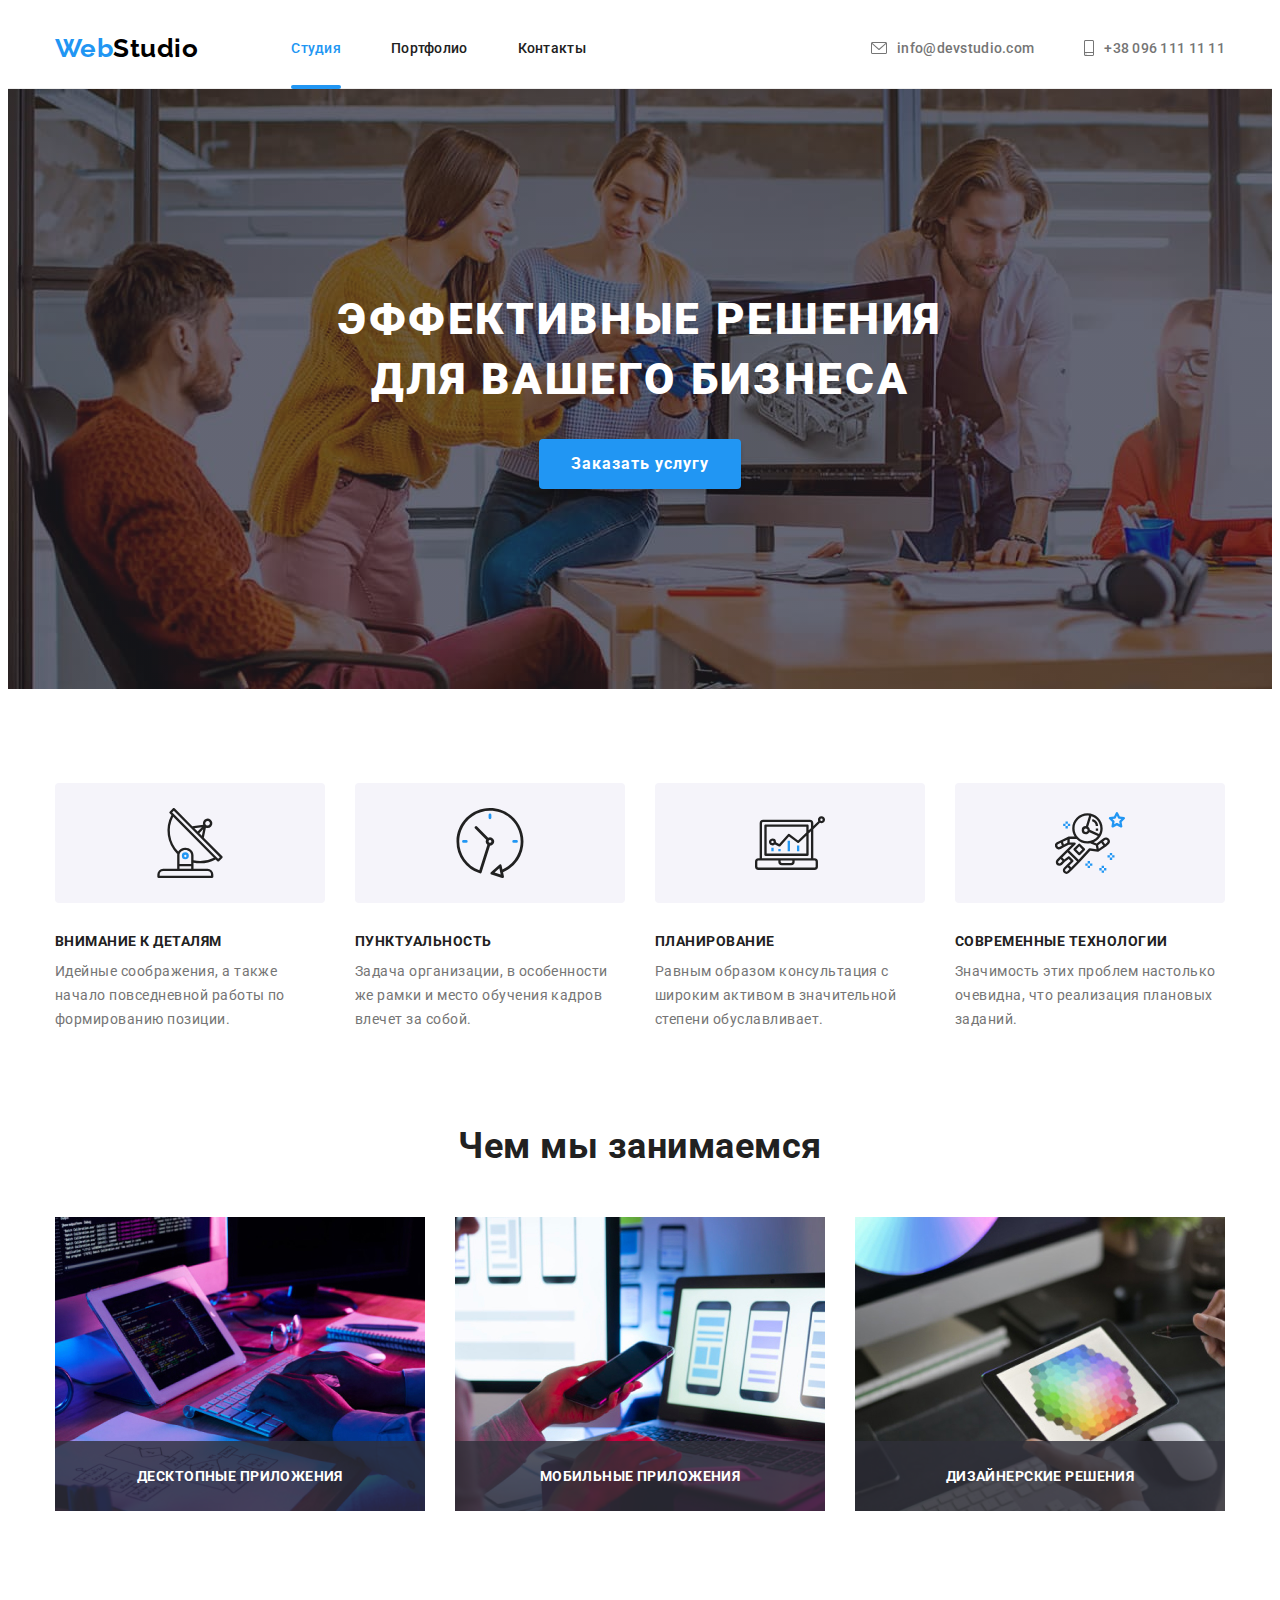
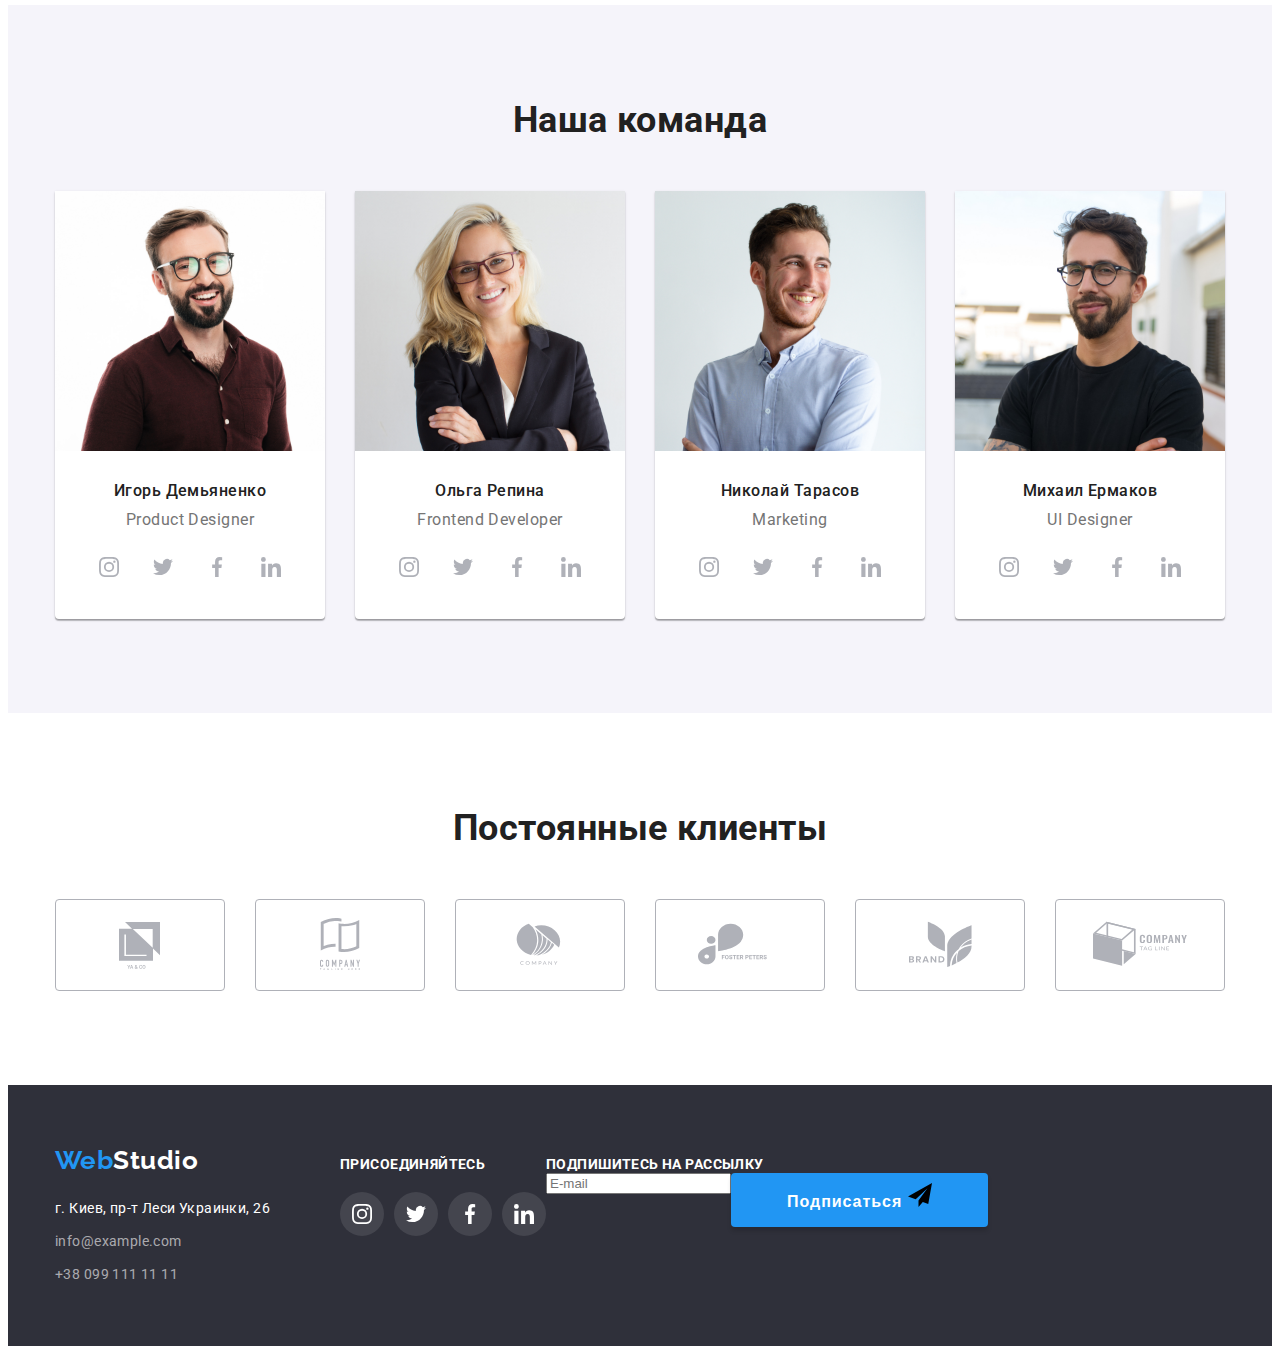
==== index.html @ f6083e9a "create modal-form and form in footer" ====
<!DOCTYPE html>
<html lang="ru">
<head>
    <meta charset="UTF-8">
    <meta http-equiv="X-UA-Compatible" content="IE=edge">
    <meta name="viewport" content="width=device-width, initial-scale=1.0">
    <link rel="stylesheet" href="https://cdnjs.cloudflare.com/ajax/libs/modern-normalize/1.1.0/modern-normalize.min.css" integrity="sha512-wpPYUAdjBVSE4KJnH1VR1HeZfpl1ub8YT/NKx4PuQ5NmX2tKuGu6U/JRp5y+Y8XG2tV+wKQpNHVUX03MfMFn9Q==" crossorigin="anonymous" referrerpolicy="no-referrer" />
    <link rel="stylesheet" href="./styles.css">
    <link href="https://fonts.googleapis.com/css2?family=Raleway:wght@700&family=Roboto:wght@400;500;700;900&display=swap" rel="stylesheet">
    <title>Студия</title>
</head>
<body>
    <header>
        <div class="container header-alignment">
            <a href="./index.html" lang="en" class="link logo-header"><span class="logo-part">Web</span>Studio</a>
            <nav>
            <ul class="list menu-alignment">
                <li><a href="./index.html" class="link main-menu current">Cтудия</a></li>
                <li><a href="./portfolio.html" class="link main-menu">Портфолио</a></li>
                <li><a href="" class="link main-menu">Контакты</a></li>
            </ul>
            </nav>
            <ul class="list contacts-alignment">
                <li><a class="link contacts-header" href="mailto:info@devstudio.com"> 
                    <svg class="contacts-icon" width="16" height="12">
                        <use href="./images/sprite.svg#icon-mail"></use>
                    </svg>
                    info@devstudio.com</a></li>
                <li><a class="link contacts-header" href="tel:+380961111111">
                    <svg class="contacts-icon" width="10" height="16">
                        <use href="./images/sprite.svg#icon-tel"></use>
                    </svg>+38 096 111 11 11</a></li>
            </ul>
        </div>
    </header>
    <main>
        <section class="section hero">
            <div class="container">
                <h1 class="header-hero">Эффективные решения для вашего бизнеса</h1>
                <button type="button" class="hero-button" data-modal-open>Заказать услугу</button>
            </div>            
        </section>
        <section class="section">
            <div class="container">
                <h2 class="visually-hidden">Features</h2>
                <ul class="list alignment">
                    <li class="feature">
                        <div class="feature-box">
                            <svg width="70" height="70">
                            <use href="./images/sprite.svg#icon-antenna"/></svg>
                        </div>
                        <h3 class="feature-header">Внимание к деталям</h3>
                        <p class="feature-paragraph">Идейные соображения, а также начало повседневной работы по формированию позиции.</p>
                    </li>
                    <li class="feature">
                        <div class="feature-box">
                            <svg width="70" height="70">
                            <use href="./images/sprite.svg#icon-clock"/></svg>
                        </div>
                        <h3 class="feature-header">Пунктуальность</h3>
                        <p class="feature-paragraph">Задача организации, в особенности же рамки и место обучения кадров влечет за собой.</p>
                    </li>
                    <li class="feature">
                        <div class="feature-box">
                            <svg width="70" height="70">
                            <use href="./images/sprite.svg#icon-diagram"/></svg>
                        </div>
                        <h3 class="feature-header">Планирование</h3>
                        <p class="feature-paragraph">Равным образом консультация с широким активом в значительной степени обуславливает.</p>
                    </li>
                    <li class="feature">
                        <div class="feature-box">
                            <svg width="70" height="70">
                            <use href="./images/sprite.svg#icon-astronaut"/></svg>
                        </div>
                        <h3 class="feature-header">Современные технологии</h3>
                        <p class="feature-paragraph">Значимость этих проблем настолько очевидна, что реализация плановых заданий.</p>
                    </li>
                </ul>
            </div>
        </section>
        <section class="section no-padding">
            <div class="container">
                <h2 class="index-header">Чем мы занимаемся</h2>
                <ul class="list alignment">
                    <li class="employment">
                        <img src="./images/index/img1.jpg" alt="Программирование" width="370" height="294">
                        <p class="label">Десктопные приложения</p>
                    </li>
                    <li class="employment">
                        <img src="./images/index/img2.jpg" alt="Разработка" width="370" height="294">
                        <p class="label">Мобильные приложения</p>
                    </li>
                    <li class="employment">
                        <img src="./images/index/img3.jpg" alt="Дизайн" width="370" height="294">
                        <p class="label">Дизайнерские решения</p>
                    </li>
                </ul>   
            </div>
        </section>
        <section class="section team">
            <div class="container">
                <h2 class="index-header">Наша команда</h2>
                <ul class="list alignment">
                    <li class="team-card">
                        <img src="./images/index/igor.jpg" alt="Ольга Репина" width="270" height="260">
                        <div class="team-cards">
                            <h3 class="team-name">Игорь Демьяненко</h3>
                            <p class="team-post" lang="en">Product Designer</p>       
                            <ul class="list social-networks">
                                <li><a href="#" class="link social-network">
                                    <svg class="sn-icon" width="20" height="20">
                                    <use href="./images/sprite.svg#icon-instagram"/></svg>
                                </a></li>
                                <li><a href="#" class="link social-network">
                                    <svg class="sn-icon" width="20" height="20">
                                    <use href="./images/sprite.svg#icon-twitter"/></svg>
                                </a>
                                </li>
                                <li><a href="#" class="link social-network">
                                    <svg class="sn-icon" width="20" height="20">
                                    <use href="./images/sprite.svg#icon-facebook"/></svg>
                                </a></li>
                                <li><a href="#" class="link social-network">
                                    <svg class="sn-icon" width="20" height="20">
                                    <use href="./images/sprite.svg#icon-linkedin"/></svg>
                                </a></li>
                            </ul>                     
                        </div>
                    </li>
                    <li class="team-card">
                        <img src="./images/index/olga.jpg" alt="Ольга Репина" width="270" height="260">
                        <div class="team-cards">
                            <h3 class="team-name">Ольга Репина</h3>
                            <p class="team-post" lang="en">Frontend Developer</p>
                            <ul class="list social-networks">
                                <li><a href="#" class="link social-network">
                                    <svg class="sn-icon" width="20" height="20">
                                    <use href="./images/sprite.svg#icon-instagram"/></svg>
                                </a></li>
                                <li><a href="#" class="link social-network">
                                    <svg class="sn-icon" width="20" height="20">
                                    <use href="./images/sprite.svg#icon-twitter"/></svg>
                                </a>
                                </li>
                                <li><a href="#" class="link social-network">
                                    <svg class="sn-icon" width="20" height="20">
                                    <use href="./images/sprite.svg#icon-facebook"/></svg>
                                </a></li>
                                <li><a href="#" class="link social-network">
                                    <svg class="sn-icon" width="20" height="20">
                                    <use href="./images/sprite.svg#icon-linkedin"/></svg>
                                </a></li>
                            </ul> 
                        </div>
                    </li>
                    <li class="team-card">
                        <img src="./images/index/nick.jpg" alt="Николай Тарасов" width="270" height="260">
                        <div class="team-cards">
                            <h3 class="team-name">Николай Тарасов</h3>
                            <p class="team-post" lang="en">Marketing</p>
                            <ul class="list social-networks">
                                <li><a href="#" class="link social-network">
                                    <svg class="sn-icon" width="20" height="20">
                                    <use href="./images/sprite.svg#icon-instagram"/></svg>
                                </a></li>
                                <li><a href="#" class="link social-network">
                                    <svg class="sn-icon" width="20" height="20">
                                    <use href="./images/sprite.svg#icon-twitter"/></svg>
                                </a>
                                </li>
                                <li><a href="#" class="link social-network">
                                    <svg class="sn-icon" width="20" height="20">
                                    <use href="./images/sprite.svg#icon-facebook"/></svg>
                                </a></li>
                                <li><a href="#" class="link social-network">
                                    <svg class="sn-icon" width="20" height="20">
                                    <use href="./images/sprite.svg#icon-linkedin"/></svg>
                                </a></li>
                            </ul> 
                        </div>
                    </li>
                    <li class="team-card">
                        <img src="./images/index/mikh.jpg" alt="Михаил Ермаков" width="270" height="260">
                        <div class="team-cards">
                            <h3 class="team-name">Михаил Ермаков</h3>
                            <p class="team-post" lang="en">UI Designer</p>
                            <ul class="list social-networks">
                                <li><a href="#" class="link social-network">
                                    <svg class="sn-icon" width="20" height="20">
                                    <use href="./images/sprite.svg#icon-instagram"/></svg>
                                </a></li>
                                <li><a href="#" class="link social-network">
                                    <svg class="sn-icon" width="20" height="20">
                                    <use href="./images/sprite.svg#icon-twitter"/></svg>
                                </a>
                                </li>
                                <li><a href="#" class="link social-network">
                                    <svg class="sn-icon" width="20" height="20">
                                    <use href="./images/sprite.svg#icon-facebook"/></svg>
                                </a></li>
                                <li><a href="#" class="link social-network">
                                    <svg class="sn-icon" width="20" height="20">
                                    <use href="./images/sprite.svg#icon-linkedin"/></svg>
                                </a></li>
                            </ul> 
                        </div>
                    </li>
                </ul>
            </div>
        </section>
        <section class="section">
            <div class="container">
                <h2 class="index-header">Постоянные клиенты</h2>
                <ul class="list clients">
                    <li class="client"><a href="#" class="link client-link">
                        <svg class="client-icon" width="106" height="60">
                        <use href="./images/sprite.svg#icon-Logo-1"/></svg>
                    </a></li>
                    <li class="client"><a href="#" class="link client-link">
                        <svg class="client-icon" width="106" height="60">
                        <use href="./images/sprite.svg#icon-Logo-2"/></svg>
                    </a></li>
                    <li class="client"><a href="#" class="link client-link">
                        <svg class="client-icon" width="106" height="60">
                        <use href="./images/sprite.svg#icon-Logo-3"/></svg>
                    </a></li>
                    <li class="client"><a href="#" class="link client-link">
                        <svg class="client-icon" width="106" height="60">
                        <use href="./images/sprite.svg#icon-Logo-4"/></svg>
                    </a></li>
                    <li class="client"><a href="#" class="link client-link">
                        <svg class="client-icon" width="106" height="60">
                        <use href="./images/sprite.svg#icon-Logo-5"/></svg>
                    </a></li>
                    <li class="client"><a href="#" class="link client-link">
                        <svg class="client-icon" width="106" height="60">
                        <use href="./images/sprite.svg#icon-Logo-6"/></svg>
                    </a></li>
                </ul>
            </div>
        </section>
    </main>
    <footer>
        <div class="container footer-alignment">
            <div class="links-footer">
                <a href="./index.html" lang="en" class="link logo-footer"><span class="logo-part">Web</span>Studio</a>
                <address>
                <ul class="list">
                    <li><a href="https://goo.gl/maps/jvZkEeuZgT2ocz416" rel="noopener nofollow noreferrer" class="link adress-footer">г. Киев, пр-т Леси Украинки, 26</a></li>
                    <li class="contacts-list-footer"><a href="mailto:info@example.com" class="link contacts-footer">info@example.com</a></li>
                    <li class="contacts-list-footer"><a href="tel:+380991111111" class="link contacts-footer">+38 099 111 11 11</a></li>
                </ul>
                </address> 
            </div>   
            <div class="sn-footer">
                <strong class="header-footer">присоединяйтесь</strong>
                <ul class="list social-networks">
                    <li><a href="#" class="link sn-footer-link">
                            <svg width="20" height="20">
                            <use href="./images/sprite.svg#icon-instagram"/></svg>
                        </a>
                    </li>
                    <li><a href="#" class="link sn-footer-link">
                            <svg width="20" height="20">
                            <use href="./images/sprite.svg#icon-twitter"/></svg>
                        </a>
                    </li>
                    <li><a href="#" class="link sn-footer-link">
                            <svg width="20" height="20">
                            <use href="./images/sprite.svg#icon-facebook"/></svg>
                        </a>
                    </li>
                    <li><a href="#" class="link sn-footer-link">
                            <svg width="20" height="20">
                            <use href="./images/sprite.svg#icon-linkedin"/></svg>
                        </a>
                    </li>
                </ul>
            </div> 
            <div class="send">
                <strong class="header-footer">подпишитесь на рассылку</strong>
                <div class="emal-input">
                    <form class="footer-form">                        
                        <label>
                            <input type="email" name="sendi" placeholder="E-mail">
                        </label>
                        <button type="submit" class="send-button">
                            Подписаться
                            <svg width="24" height="24" class="icon-send">
                            <use href="./images/sprite.svg#icon-send"/></svg>
                        </button>
                    </form>
                </div>
            </div>
        </div>
    </footer> 
    <div class="backdrop is-hidden" data-modal>
        <div class="modal">
            <button class="close-button" data-modal-close>
                <svg class="close-icon" width="11" height="11">
                <use href="./images/sprite.svg#icon-close"/></svg>
            </button>
            <strong class="modal-header">Оставьте свои данные, мы вам перезвоним</strong>
            <form class="modal-form">
                <div class="form-div">
                    <label for="name" class="form-label">Имя</label>
                    <input class="form-input" type="name" name="name" id="name" placeholder=" " required>
                    <svg width="18" height="18" class="modal-icon">
                        <use href="./images/sprite.svg#icon-person"/>
                    </svg>
                </div>
                <div class="form-div">
                    <label for="tel" class="form-label">Телефон</label>
                    <input class="form-input" type="tel" name="tel" id="tel" placeholder=" " required>
                    <svg width="18" height="18" class="modal-icon">
                        <use href="./images/sprite.svg#icon-phone"/>
                    </svg>
                </div>
                <div class="form-div">
                    <label for="email" class="form-label">Почта</label>
                    <input class="form-input" type="email" name="email" id="email" placeholder=" " required>
                    <svg width="18" height="18" class="modal-icon">
                        <use href="./images/sprite.svg#icon-email"/>
                    </svg>
                </div>
                <div class="form-div">
                    <label for="comment" class="form-label">Комментарий</label>
                    <textarea name="comment" id="comment" placeholder="Введите текст" class="comment-input"></textarea>
                </div>
                <div class="check-div">
                    <label class="check">
                        <input type="checkbox" name="check" class="checkbox" required value="agree">
                        <span class="check-icon"></span>
                        Соглашаюсь с рассылкой и принимаю
                        <a href="#" class="agreement">Условия договора</a>
                    </label>
                </div>
                <button type="submit" class="send-button">
                    Отправить
                </button>
            </form>
        </div>
    </div>
    <script src="./modal.js"></script>
</body>
</html>
---- styles.css ----
html {
    box-sizing: border-box;
}

*,
*::after,
*::before {
    box-sizing: inherit;
}

body {
    font-family: 'Roboto', 'Raleway', sans-serif;
    color: #212121;
    letter-spacing: 0.03em;
}

p,
h1,
h2,
h3,
h4,
h5,
h6 {
    margin: 0;
}


ul,
ol{
    margin: 0;
    padding-left: 0;
}

img {
    display: block;
    max-width: 100%;
    height: auto;
}


.container {
    width: 1200px;
    margin-left: auto;
    margin-right: auto;
    padding-left: 15px;
    padding-right: 15px;
}

:root {
    --bgd-color: #2F303A;
    --translucent-bgd-color: rgba(47, 48, 58, 0.4);
    --label-bgd-color: rgba(47, 48, 58, 0.8);
    --accent-color: #2196F3;
    --special-color: #188CE8;
    --p-color: #757575;
    --milk-color: #F5F4FA;
    --main-color: #212121;
    --clear-gray-color: rgba(255, 255, 255, 0.6);
    --light-gray-color: rgba(238, 238, 238, 1);
    --translucent-white-color: rgba(255, 255, 255, 0.1);
    --white-color: #fff;
    --black-color: #000;
    --sn-icon-color: #AFB1B8;
    --overlay-color: rgba(33, 150, 243, 0.9);
    --backdrop-color: rgba(0, 0, 0, 0.2);
    --border-btn-color: rgba(0, 0, 0, 0.1);
    --border-input-color: rgba(33, 33, 33, 0.2);
    --placeholder-color: rgba(117, 117, 117, 0.5);
}

.section {
    padding-top: 94px;
    padding-bottom: 94px;
}

.no-padding {
    padding-top: 0;
}

.link {
    text-decoration: none;
    transition: color 250ms cubic-bezier(0.4, 0, 0.2, 1);
}


.list {
    list-style-type: none;
}

.visually-hidden {
    position: absolute;
    width: 1px;
    height: 1px;
    margin: -1px;
    border: 0;
    padding: 0;
    white-space: nowrap;
    clip-path: inset(100%);
    clip: rect(0 0 0 0);
    overflow: hidden;
}

header {
    border-bottom: 1px solid var(--light-gray-color);
}

.logo-header {
    color: var(--black-color);
    font-family: 'Raleway';
    font-weight: 700;
    font-size: 26px;
    line-height: 31px;
    margin-right:93px;
    padding: 25px 0 24px;
}

.logo-part {
    color: var(--accent-color);
}

.header-alignment {
    display: flex;
    align-items: center;
}

.menu-alignment {
    display: flex;
    gap: 50px;
}

.main-menu {
    position: relative;
    color: inherit;
    letter-spacing: 0.02em;
    font-weight: 500;
    font-size: 14px;
    line-height: 16px;
    display: block;
    padding: 32px 0;    
}

.main-menu::after {
    position: absolute;
    bottom: -1px;
    content: '';
    display: block;
    width: 100%;
    height: 4px;
    background-color: var(--accent-color);
    border-radius: 2px;
    opacity: 0;
    transform: scaleX(0);
    transition: transform 250ms cubic-bezier(0.4, 0, 0.2, 1), opacity 250ms cubic-bezier(0.4, 0, 0.2, 1);
}

.main-menu:hover::after {
    opacity: 1;
    transform: scaleX(1);
}

.link:hover,
.link:focus,
.current {
    color: var(--accent-color);
}

.current::after {
    position: absolute;
    bottom: -1px;
    content: '';
    display: block;
    width: 100%;
    height: 4px;
    background-color: var(--accent-color);
    border-radius: 2px;
    opacity: 1;
    transform: scaleX(1);
}


.contacts-alignment {
    display: flex;
    margin-left: auto;
    gap: 50px;
}

.contacts-header {
    color: var(--p-color);
    font-weight: 500;
    font-size: 14px;
    line-height: 16px;
    letter-spacing: 0.02em;
    display: flex;
    justify-content: center;
    align-items: center;
    padding: 32px 0;
}

.contacts-icon {
    margin-right: 10px;
    fill: currentColor;
    transition: fill 250ms cubic-bezier(0.4, 0, 0.2, 1);
}

.contacts-icon:hover,
.contacts-icon:focus {
    fill: currentColor;
}

.hero {
    background-color: var(--bgd-color);
    background-image:  
        linear-gradient(
            var(--translucent-bgd-color),
            var(--translucent-bgd-color)),
        url(./images/hero.jpg);
    max-width: 1600px; 
    margin-left: auto;
    margin-right: auto;
    text-align: center;
    padding: 200px 0;
}

.header-hero {
    font-weight: 900;
    font-size: 44px;
    line-height: 60px;
    color: var(--white-color);
    text-transform: uppercase;
    letter-spacing: 0.06em;
    margin-bottom: 30px;
}

.hero .container {
    width: 696px;
}

.hero-button {
    color: var(--white-color);
    background-color: var(--accent-color);
    cursor: pointer;
    border: none;
    box-shadow: 0px 4px 4px rgba(0, 0, 0, 0.15);
    border-radius: 4px;
    padding: 10px 32px;
    font-weight: 700;
    font-size: 16px;
    line-height: 30px;
    letter-spacing: 0.06em;
    font-family: inherit;
    transition: background-color 250ms cubic-bezier(0.4, 0, 0.2, 1);
}

.hero-button:hover
.hero-button:focus {
    background-color: var(--special-color);
}

.alignment {
    display: flex;
    gap: 30px;
}

.feature {
    flex-basis: calc((100% - 90px) / 4);
}

.feature-box {
    width: 100%;
    height: 120px;
    background-color: var(--milk-color);
    border-radius: 4px;
    margin-bottom: 30px;
    display: flex;
    justify-content: center;
    align-items: center;
}

.feature-header {
    font-weight: 700;
    font-size: 14px;
    line-height: 16px;
    text-transform: uppercase;
    width: 270px;
    margin-bottom: 10px;
}

.feature-paragraph {
    font-weight: 400;
    font-size: 14px;
    line-height: 24px;
    color: var(--p-color);
    width: 270px;
}

.employment {
    position: relative;
}

.label {
    position: absolute;
    bottom: 0;
    width: 100%;
    height: 70px;
    display: flex;
    align-items: center;
    justify-content: center;
    font-weight: 700;
    font-size: 14px;
    line-height: 16px;
    text-align: center;
    letter-spacing: 0.03em;
    text-transform: uppercase;
    color: var(--white-color);
    background-color: var(--label-bgd-color);
}

.index-header {
    font-weight: 700;
    font-size: 36px;
    line-height: 42px;
    text-align: center;
    margin-bottom: 50px;
}

.team {
    background-color: var(--milk-color);
}

.team-cards {
    padding: 30px 0;
}

.team-card {
    box-shadow: 0px 1px 3px rgba(0, 0, 0, 0.12), 0px 1px 1px rgba(0, 0, 0, 0.14), 0px 2px 1px rgba(0, 0, 0, 0.2);
    border-radius: 0px 0px 4px 4px;
    background-color: var(--white-color);
    text-align: center;
}

.team-name {
    font-weight: 500;
    font-size: 16px;
    line-height: 19px;
    margin-bottom: 10px;
}

.team-post {
    font-weight: 400;
    font-size: 16px;
    line-height: 19px;
    color: var(--p-color);
    margin-bottom: 16px;
}

.social-networks {
    display: flex;
    justify-content: center;
    gap: 10px;
}

.social-network {
    display: flex;
    justify-content: center;
    align-items: center;
    background-color: inherit;
    width: 44px;
    height: 44px;
    border-radius: 50%;
    transition: background-color 250ms cubic-bezier(0.4, 0, 0.2, 1);
}

.social-network:hover,
.social-network:focus {
    background-color: var(--accent-color);
}

.sn-icon {
    fill: var(--sn-icon-color);
    transition: fill 250ms cubic-bezier(0.4, 0, 0.2, 1);
}

.social-network:hover .sn-icon,
.social-network:focus .sn-icon{
    fill: var(--white-color);
}

.clients {
    display: flex;
    justify-content: center;
    gap: 30px;
}

.client {
    height: 92px;
    flex-basis: calc((100% - 150px) / 6)
}

.client-link {
    width: 100%;
    height: 100%;
    border: 1px solid var(--sn-icon-color);
    border-radius: 4px;
    outline: transparent;
    display: flex;
    justify-content: center;
    align-items: center;
    transition: border-color 250ms cubic-bezier(0.4, 0, 0.2, 1);
}

.client-link:hover,
.client-link:focus {
    border-color: var(--accent-color);
}

.client-icon {
    fill: var(--sn-icon-color);
    transition: fill 250ms cubic-bezier(0.4, 0, 0.2, 1);
}

.client-link:hover .client-icon,
.client-link:focus .client-icon {
    fill: currentColor;
}

footer {
    background-color: var(--bgd-color);
    padding: 60px 0;
}

.footer-alignment {
    display: flex;
    align-items: baseline;
}

.links-footer {
    margin-right: 70px;
}

.logo-footer {
    color: var(--white-color);
    font-family: 'Raleway';
    font-weight: 700;
    font-size: 26px;
    line-height: 31px;
    display: block;
    margin-bottom: 20px;
}

.contacts-footer {
    font-family: inherit;
    font-style: normal;
    font-weight: 400;
    font-size: 14px;
    line-height: 24px;
    letter-spacing: 0.03em;
    color: var(--clear-gray-color);
    display: block;
}

.contacts-list-footer {
    margin-top: 9px;
}

.adress-footer {
    color: var(--white-color);
    display: flex;
    font-family: inherit;
    font-style: normal;
    margin-top: 20px;
    font-weight: 400;
    font-size: 14px;
    line-height: 24px;
    letter-spacing: 0.03em;
    color: var(--white-color);
}

.sn-footer {
    display: flex;
    flex-direction: column;
}

.header-footer {
    font-weight: 700;
    font-size: 14px;
    line-height: 16px;
    letter-spacing: 0.03em;
    text-transform: uppercase;
    color: var(--white-color);
    margin-bottom: 20px;
}

.sn-footer-link {
    display: flex;
    justify-content: center;
    align-items: center;
    background-color: var(--translucent-white-color);
    fill: var(--white-color);
    width: 44px;
    height: 44px;
    border-radius: 50%;
    transition: background-color 250ms cubic-bezier(0.4, 0, 0.2, 1);
}

.sn-footer-link:hover,
.sn-footer-link:focus {
    background-color: var(--accent-color);
}

.footer-form {
    display: flex;
    justify-content: center;
}

.filters {
    display: flex;
    justify-content: center;
    margin-bottom: 50px;
    gap: 8px;
}

.filter {
    cursor: pointer;
    background-color: var(--milk-color);
    border-radius: 4px;
    border: none;
    padding: 6px 22px;
    font-weight: 500;
    font-size: 16px;
    line-height: 26px;
    text-align: center;
    font-family: inherit;
    transition: color 250ms cubic-bezier(0.4, 0, 0.2, 1), background-color 250ms cubic-bezier(0.4, 0, 0.2, 1), box-shadow 250ms cubic-bezier(0.4, 0, 0.2, 1);
}

.filter:focus,
.filter:hover,
.current-btn {
    color: var(--white-color);
    background-color: var(--accent-color);
    box-shadow: 0px 3px 1px rgba(0, 0, 0, 0.1), 0px 1px 2px rgba(0, 0, 0, 0.08), 0px 2px 2px rgba(0, 0, 0, 0.12);
}

.projects {
    display: flex;
    flex-wrap: wrap;
    gap: 30px;
}

.project {
    flex-basis: calc((100% - 60px) / 3);
}

.project-border {
    border: 1px solid var(--light-gray-color);
    background-color: var(--white-color);
    border-top: none;
    padding: 20px 23px;
}

.project-link {
    display: block;
    transition: box-shadow 250ms cubic-bezier(0.4, 0, 0.2, 1);
}

.project-link:hover,
.project-link:focus {
    box-shadow: 0px 1px 1px rgba(0, 0, 0, 0.12), 0px 4px 4px rgba(0, 0, 0, 0.06), 1px 4px 6px rgba(0, 0, 0, 0.16);
}

.project-descr{
    position: relative;
    overflow: hidden;
    width: 370px;
    height: 294px;
}

.overlay {
    position: absolute;
    bottom: 0;
    padding: 63px 24px;
    font-weight: 400;
    font-size: 18px;
    line-height: 28px;
    letter-spacing: 0.03em;
    color: var(--white-color);
    background-color: var(--overlay-color);
    width: 100%;
    height: 100%;    
    transform: translateY(100%);
    transition: transform 250ms cubic-bezier(0.4, 0, 0.2, 1);;
}

.project-link:hover .overlay,
.project-link:focus .overlay {
    transform: translateY(0);
}


.project-header {
    font-weight: 700;
    font-size: 18px;
    line-height: 36px;
    letter-spacing: 0.06em;
    color: var(--main-color);
    text-align: left;
    margin-bottom: 4px;
}

.project-paragraph {
    font-weight: 400;
    font-size: 16px;
    line-height: 30px;
    color: var(--p-color);
}

.backdrop {
    position: fixed;
    top: 0;
    left: 0;
    width: 100%;
    height: 100%;
    background-color: var(--backdrop-color);
    opacity: 1;
    transition: opacity 250ms cubic-bezier(0.4, 0, 0.2, 1);
}

.backdrop.is-hidden {
    opacity: 0;
    pointer-events: none;
}

.modal {
    position: absolute;
    top: 50%;
    left: 50%;
    display: flex;
    flex-direction: column;
    width: 528px;
    height: 581px;
    padding: 40px;
    background: var(--white-color);
    box-shadow: 0px 1px 3px rgba(0, 0, 0, 0.12), 0px 1px 1px rgba(0, 0, 0, 0.14), 0px 2px 1px rgba(0, 0, 0, 0.2);
    border-radius: 4px;
    transform: translate(-50%,-50%);
    transition: transform 250ms cubic-bezier(0.4, 0, 0.2, 1);
}

.backdrop.is-hidden .modal {
    transform: translate(-50%, -100%);
}

.close-button {
    position: absolute;
    top: 8px;
    right: 8px;
    width: 30px;
    height: 30px;
    padding: 6px;
    border: 1px solid var(--border-btn-color);
    border-radius: 50%;
    background: var(--white-color);
    cursor: pointer;
}

.close-icon {
    fill: var(--black-color);
    transition: fill 250ms cubic-bezier(0.4, 0, 0.2, 1);
}

.close-button:hover .close-icon,
.close-button:focus .close-icon {
    fill: var(--accent-color);
}

.modal-header {
    text-align: center;
    font-weight: 700;
    font-size: 20px;
    line-height: 23px;
    letter-spacing: 0.03em;
    margin-bottom: 12px;
}

.modal-form {
}

.form-div {
    position: relative;
    display: flex;
    flex-direction: column;
    gap: 4px;
    margin-bottom: 10px;
}

.form-input {
    width: 100%;
    height: 40px;
    padding: 0 12px 0 42px;
    border: 1px solid var(--border-input-color);
    border-radius: 4px;
    cursor: pointer;
    font-weight: 400;
    font-size: 14px;
    line-height: 14px;
    letter-spacing: 0.01em;
    color: var(--main-color);
}

.form-input::placeholder {
    font-weight: 400;
    font-size: 12px;
    line-height: 14px;
    letter-spacing: 0.01em;
    color: var(--main-color);
}

.form-label {
    font-weight: 400;
    font-size: 12px;
    line-height: 14px;
    letter-spacing: 0.01em;
    color: var(--p-color);
    cursor: pointer;
}

.modal-icon {
    position: absolute;
    left: 12px;
    bottom: 11px;
    fill: var(--main-color);
}


.comment-input {
    resize: none;
    width: 100%;
    height: 120px;
    padding: 12px 16px;
    border: 1px solid var(--border-input-color);
    border-radius: 4px;
    font-weight: 400;
    font-size: 14px;
    line-height: 14px;
    letter-spacing: 0.01em;
}

.form-input:hover,
.form-input:focus,
.comment-input:hover,
.comment-input:focus {
    outline: none;
    border-color: var(--accent-color);
}

.form-div:hover .modal-icon,
.form-div:focus .modal-icon {
    fill: var(--accent-color);
}

.comment-input::placeholder {
    font-weight: 400;
    font-size: 12px;
    line-height: 14px;
    letter-spacing: 0.01em;
    color: var(--placeholder-color);
}

.check-div {
    margin-top: 20px;
    margin-bottom: 30px;
}

.check{
    font-weight: 400;
    font-size: 14px;
    line-height: 24px;
    letter-spacing: 0.03em;
    color: var(--p-color);
    display: flex;
    justify-content: center;
    align-items: center;
}

.check-icon {
    display: block;
    width: 16px;
    height: 15px;
    background-image: url(./images/sprite.svg#icon-nocheck);

    background-size: contain;
}

.checkbox:checked + .check-icon {
    background-color: var(--accent-color);
    background-image: url(./images/sprite.svg#icon-check) var(--white-color);
    background-size: contain;
}

.agreement {
    color: var(--accent-color);
}

.send-button {
    display: block;
    margin: 0 auto;
    padding: 10px 56px;
    font-weight: 700;
    font-size: 16px;
    line-height: 30px;
    background-color: var(--accent-color);
    box-shadow: 0px 4px 4px rgba(0, 0, 0, 0.15);
    border: 0px;
    border-radius: 4px;
    text-align: center;
    letter-spacing: 0.06em;
    color: var(--white-color);
    cursor: pointer;
}

.send-button:hover,
.send-button:focus {
    background-color: var(--special-color);
}
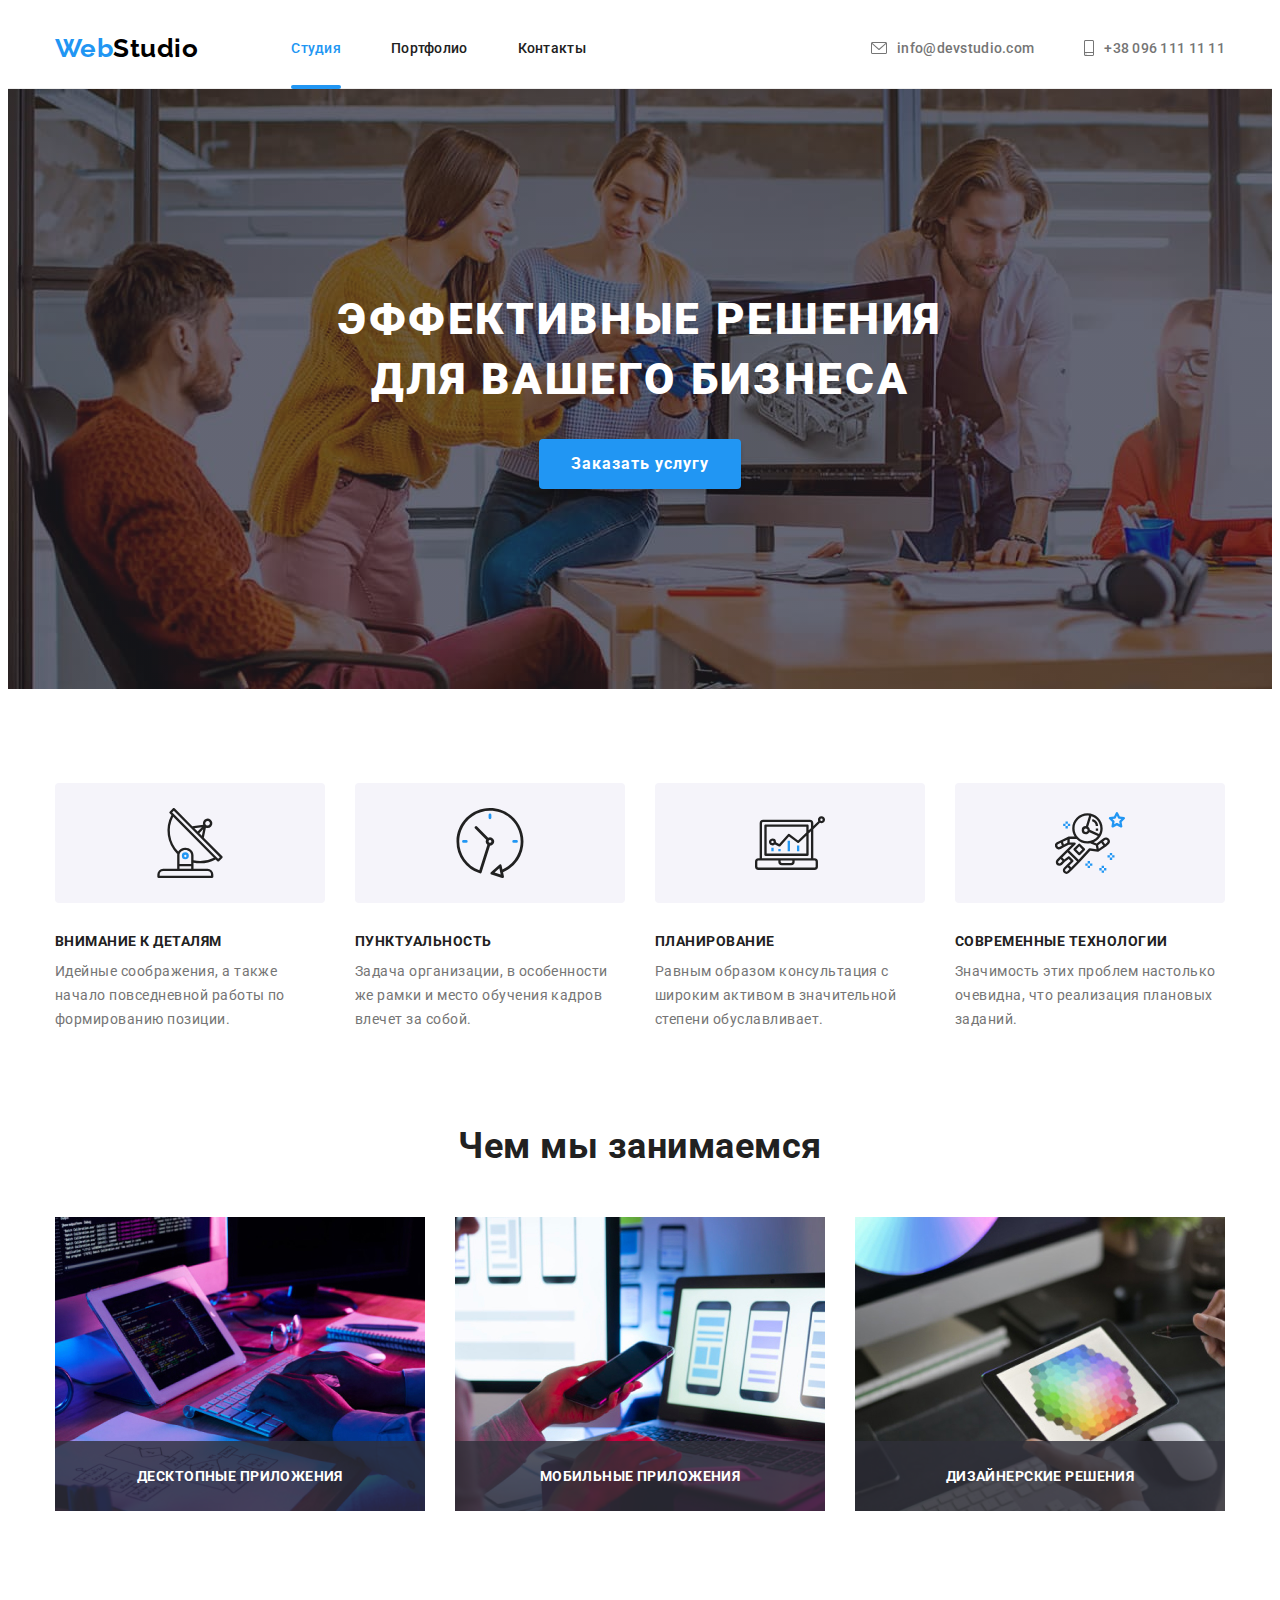
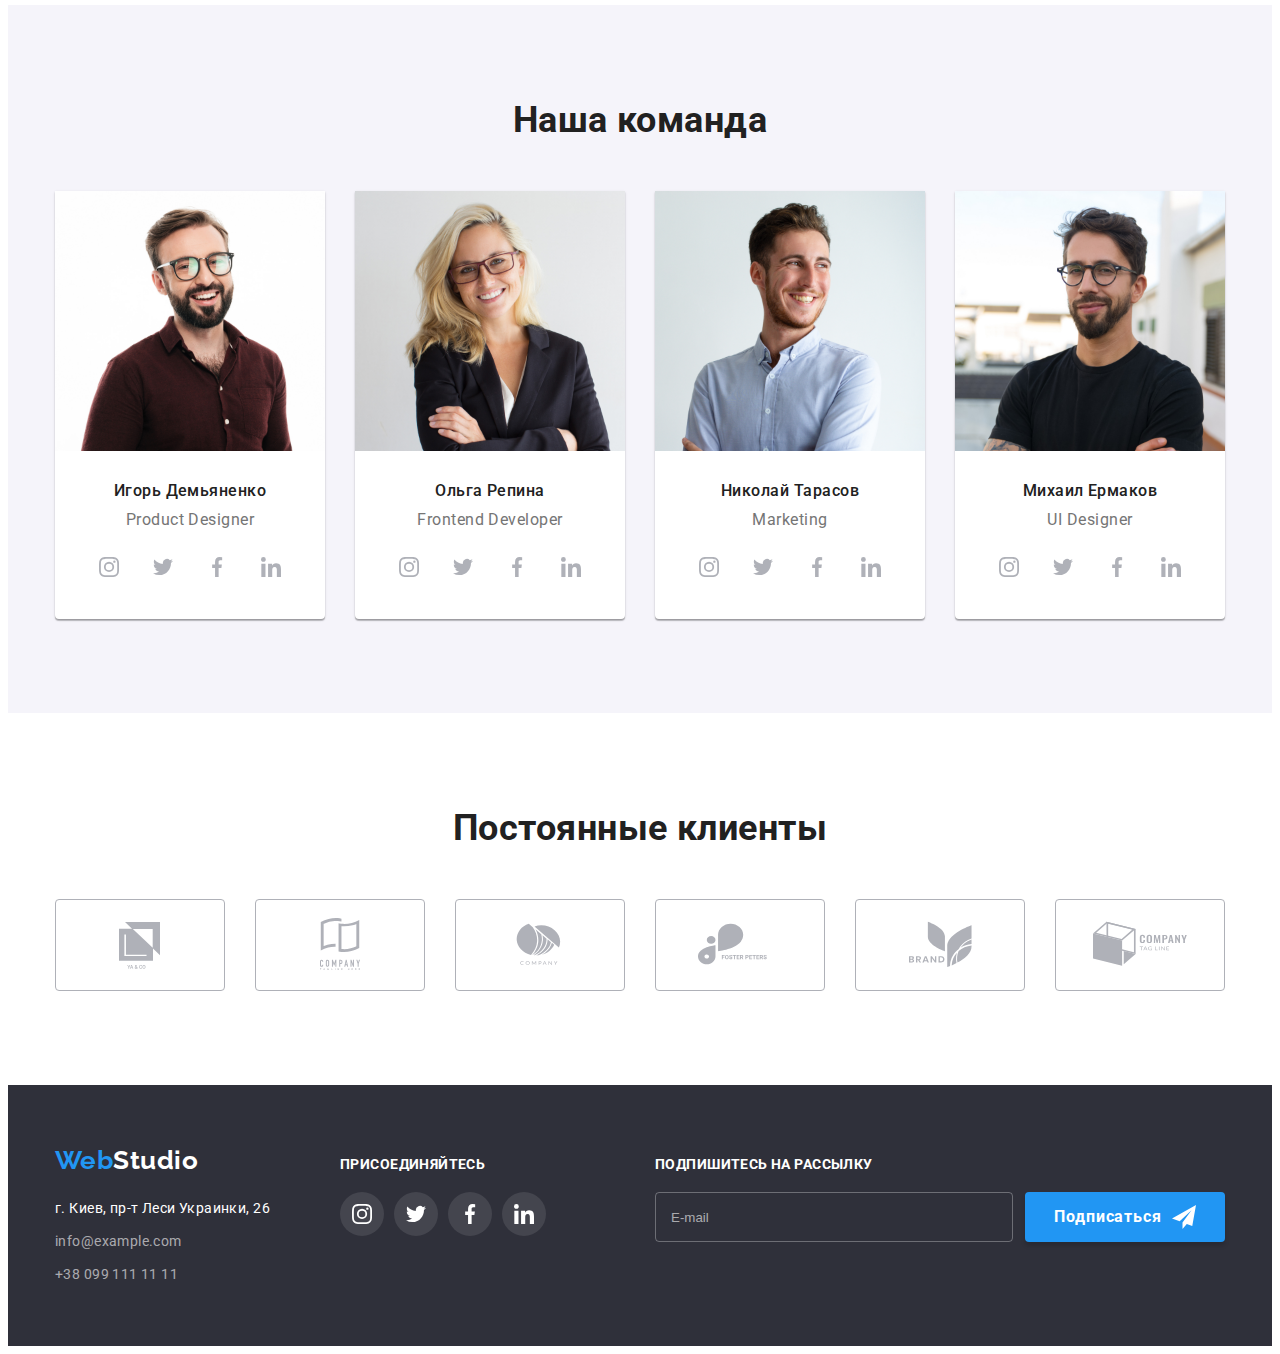
==== commit 4d29eb9a: "finish project" ====
--- a/index.html
+++ b/index.html
@@ -280,18 +280,16 @@
             </div> 
             <div class="send">
                 <strong class="header-footer">подпишитесь на рассылку</strong>
-                <div class="emal-input">
-                    <form class="footer-form">                        
-                        <label>
-                            <input type="email" name="sendi" placeholder="E-mail">
-                        </label>
-                        <button type="submit" class="send-button">
+                <form class="send-form">
+                    <label>
+                        <input type="email" name="email" class="send-email" placeholder="E-mail" required>
+                    </label>
+                    <button type="submit" class="send-button">
                             Подписаться
-                            <svg width="24" height="24" class="icon-send">
-                            <use href="./images/sprite.svg#icon-send"/></svg>
-                        </button>
-                    </form>
-                </div>
+                            <svg width="24" height="24">
+                                <use href="./images/sprite.svg#icon-send"/></svg>
+                    </button>
+                </form>
             </div>
         </div>
     </footer> 
@@ -305,7 +303,7 @@
             <form class="modal-form">
                 <div class="form-div">
                     <label for="name" class="form-label">Имя</label>
-                    <input class="form-input" type="name" name="name" id="name" placeholder=" " required>
+                    <input class="form-input" type="text" name="name" id="name" placeholder=" " required>
                     <svg width="18" height="18" class="modal-icon">
                         <use href="./images/sprite.svg#icon-person"/>
                     </svg>
@@ -329,14 +327,13 @@
                     <textarea name="comment" id="comment" placeholder="Введите текст" class="comment-input"></textarea>
                 </div>
                 <div class="check-div">
-                    <label class="check">
-                        <input type="checkbox" name="check" class="checkbox" required value="agree">
-                        <span class="check-icon"></span>
-                        Соглашаюсь с рассылкой и принимаю
-                        <a href="#" class="agreement">Условия договора</a>
+                    <label class="check-label">
+                        <input type="checkbox" class="checkbox" name="agree" value="agree" required>
+                        <span class="check-icon"></span>Соглашаюсь с рассылкой и принимаю&nbsp;
+                        <a href="#" class="link check-link">Условия договора</a>
                     </label>
                 </div>
-                <button type="submit" class="send-button">
+                <button type="submit" class="modal-button">
                     Отправить
                 </button>
             </form>
--- a/styles.css
+++ b/styles.css
@@ -56,6 +56,7 @@
     --milk-color: #F5F4FA;
     --main-color: #212121;
     --clear-gray-color: rgba(255, 255, 255, 0.6);
+    --email-border-color: rgba(255, 255, 255, 0.3);
     --light-gray-color: rgba(238, 238, 238, 1);
     --translucent-white-color: rgba(255, 255, 255, 0.1);
     --white-color: #fff;
@@ -66,6 +67,7 @@
     --border-btn-color: rgba(0, 0, 0, 0.1);
     --border-input-color: rgba(33, 33, 33, 0.2);
     --placeholder-color: rgba(117, 117, 117, 0.5);
+    --button-shadow-color: rgba(0, 0, 0, 0.15);
 }
 
 .section {
@@ -81,7 +83,6 @@
     text-decoration: none;
     transition: color 250ms cubic-bezier(0.4, 0, 0.2, 1);
 }
-
 
 .list {
     list-style-type: none;
@@ -251,8 +252,12 @@
     transition: background-color 250ms cubic-bezier(0.4, 0, 0.2, 1);
 }
 
-.hero-button:hover
-.hero-button:focus {
+.hero-button:hover,
+.hero-button:focus,
+.send-button:hover,
+.send-button:focus,
+.modal-button:hover,
+.modal-button:focus {
     background-color: var(--special-color);
 }
 
@@ -507,9 +512,73 @@
     background-color: var(--accent-color);
 }
 
+.send {
+    margin-left: auto;
+    display: flex;
+    flex-direction: column;
+}
+
+.send-form {
+    display: flex;
+    flex-direction: row;
+    align-items: center;
+    gap: 12px;
+}
+
+.send-email {
+    width: 358px;
+    height: 50px;
+    padding: 16px 15px;
+    background-color: inherit;
+    border: 1px solid var(--email-border-color);
+    border-radius: 4px;
+    color: var(--white-color);
+    cursor: pointer;
+    transition: border-color 250ms cubic-bezier(0.4, 0, 0.2, 1);
+}
+
+.send-email:hover,
+.send-email:focus,
+.form-input:hover,
+.form-input:focus,
+.comment-input:hover,
+.comment-input:focus {
+    outline: none;
+    border-color: var(--accent-color);
+}
+
+.send-email::placeholder {
+    color: var(--clear-gray-color);
+}
+
+.send-button {
+    cursor: pointer;
+    display: flex;
+    justify-content: center;
+    width: 200px;
+    height: 50px;
+    padding: 10px 28px;
+    gap: 10px;
+    font-family: inherit;
+    font-weight: 700;
+    font-size: 16px;
+    line-height: 30px;
+    display: flex;
+    align-items: center;
+    text-align: center;
+    letter-spacing: 0.06em;
+    color: var(--white-color);
+    fill: currentColor;
+    background-color: var(--accent-color);
+    box-shadow: 0px 4px 4px var(--button-shadow-color);
+    border-radius: 4px;
+    border: none;
+}
+
 .footer-form {
     display: flex;
     justify-content: center;
+    gap: 12px;
 }
 
 .filters {
@@ -682,9 +751,6 @@
     margin-bottom: 12px;
 }
 
-.modal-form {
-}
-
 .form-div {
     position: relative;
     display: flex;
@@ -705,6 +771,7 @@
     line-height: 14px;
     letter-spacing: 0.01em;
     color: var(--main-color);
+    transition: border-color 250ms cubic-bezier(0.4, 0, 0.2, 1);
 }
 
 .form-input::placeholder {
@@ -729,8 +796,13 @@
     left: 12px;
     bottom: 11px;
     fill: var(--main-color);
-}
-
+    transition: fill 250ms cubic-bezier(0.4, 0, 0.2, 1);
+}
+
+.form-div:hover .modal-icon,
+.form-div:focus .modal-icon {
+    fill: var(--accent-color);
+}
 
 .comment-input {
     resize: none;
@@ -743,19 +815,7 @@
     font-size: 14px;
     line-height: 14px;
     letter-spacing: 0.01em;
-}
-
-.form-input:hover,
-.form-input:focus,
-.comment-input:hover,
-.comment-input:focus {
-    outline: none;
-    border-color: var(--accent-color);
-}
-
-.form-div:hover .modal-icon,
-.form-div:focus .modal-icon {
-    fill: var(--accent-color);
+    transition: border-color 250ms cubic-bezier(0.4, 0, 0.2, 1);
 }
 
 .comment-input::placeholder {
@@ -769,39 +829,55 @@
 .check-div {
     margin-top: 20px;
     margin-bottom: 30px;
-}
-
-.check{
+    text-align: center;
+}
+
+.checkbox {
+    position: absolute;
+    width: 1px;
+    height: 1px;
+    margin: -1px;
+    border: 0;
+    padding: 0;
+    white-space: nowrap;
+    clip-path: inset(100%);
+    clip: rect(0 0 0 0);
+    overflow: hidden;
+}
+
+.check-label {
+    cursor: pointer;
+    display: flex;
+    align-items: center;
+    justify-content: center;
+    font-style: normal;
     font-weight: 400;
     font-size: 14px;
     line-height: 24px;
     letter-spacing: 0.03em;
     color: var(--p-color);
-    display: flex;
-    justify-content: center;
-    align-items: center;
 }
 
 .check-icon {
-    display: block;
+    margin-right: 7px;
+    display: inline-block;
     width: 16px;
     height: 15px;
-    background-image: url(./images/sprite.svg#icon-nocheck);
-
-    background-size: contain;
-}
-
-.checkbox:checked + .check-icon {
-    background-color: var(--accent-color);
-    background-image: url(./images/sprite.svg#icon-check) var(--white-color);
-    background-size: contain;
-}
-
-.agreement {
+    background-image: url(./images/nocheck.svg);
+    transition: background-image 250ms cubic-bezier(0.4, 0, 0.2, 1);
+}
+
+.checkbox:checked + .check-icon,
+.checkbox:hover + .check-icon {
+    background-image: url(./images/check.svg);
+}
+
+.check-link {
     color: var(--accent-color);
-}
-
-.send-button {
+    text-decoration: underline;
+}
+
+.modal-button {
     display: block;
     margin: 0 auto;
     padding: 10px 56px;
@@ -816,9 +892,5 @@
     letter-spacing: 0.06em;
     color: var(--white-color);
     cursor: pointer;
-}
-
-.send-button:hover,
-.send-button:focus {
-    background-color: var(--special-color);
-}+    transition: background-color 250ms cubic-bezier(0.4, 0, 0.2, 1);
+}
